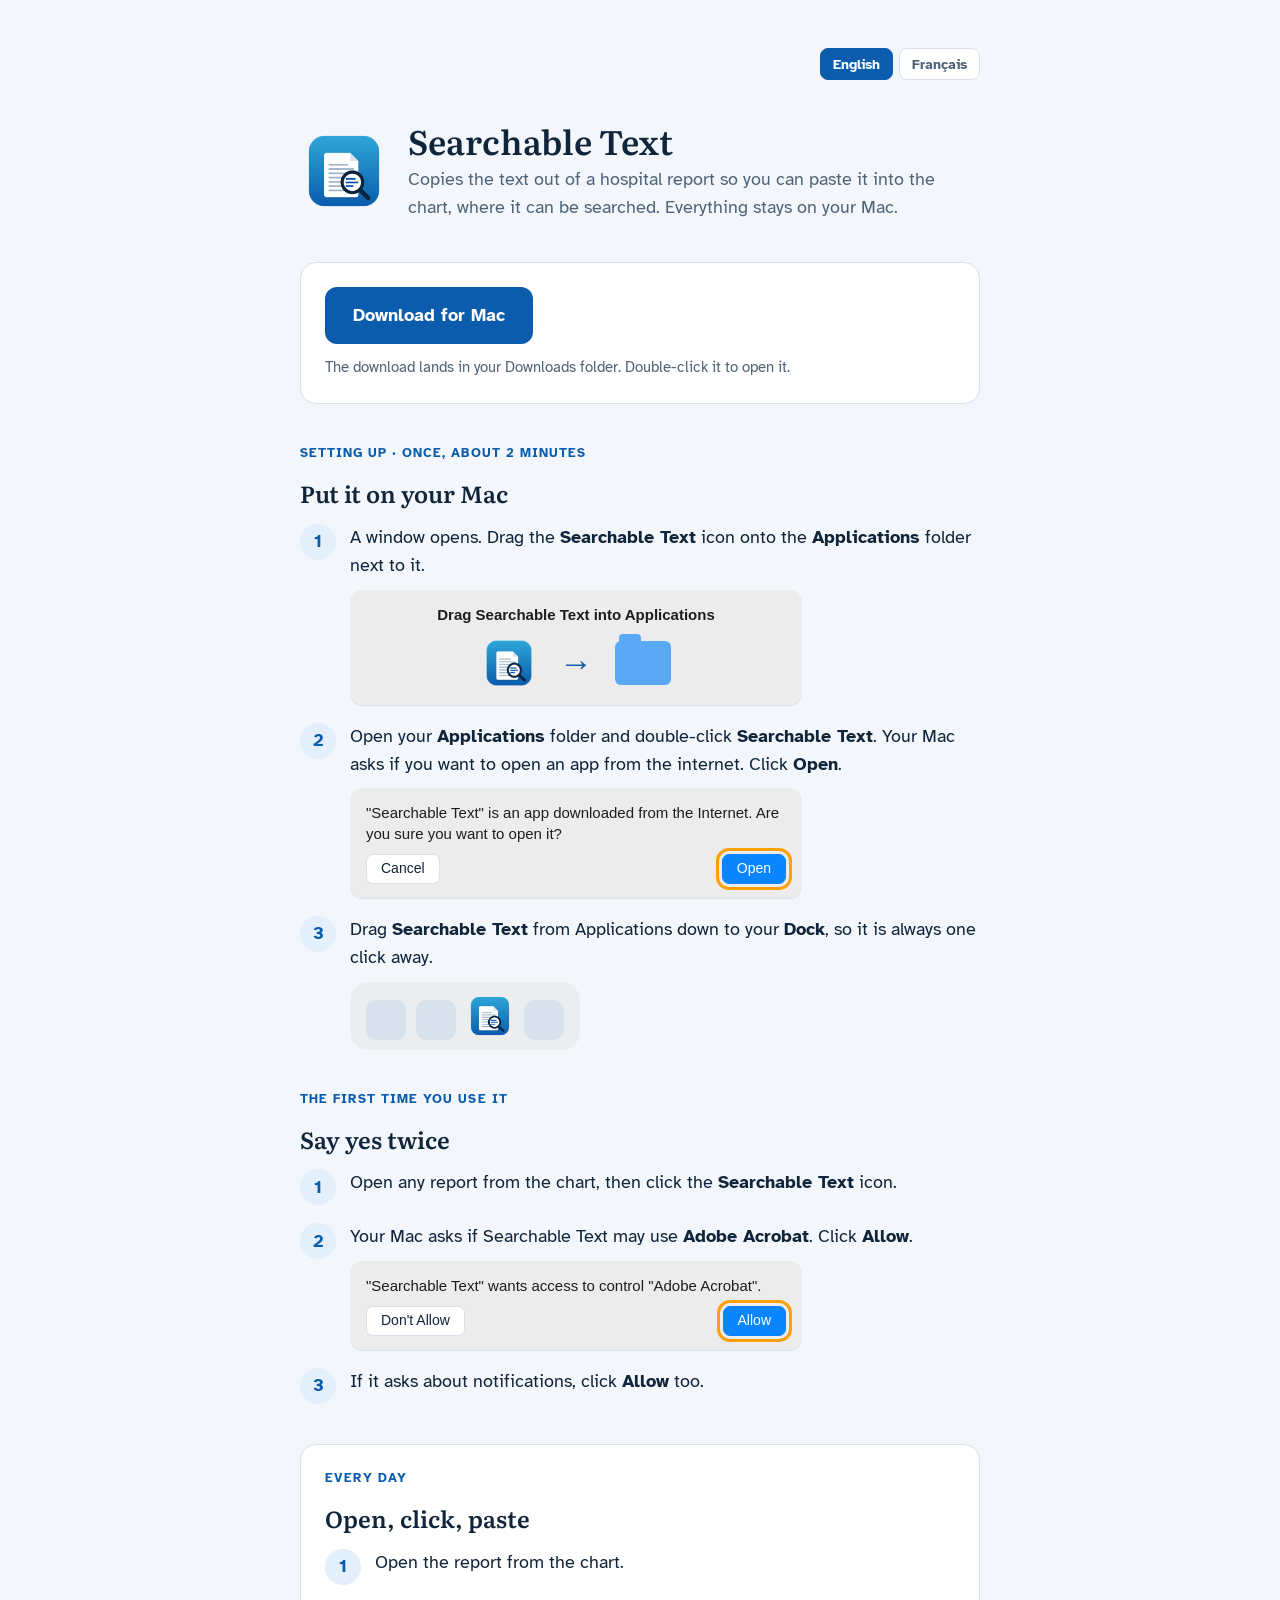
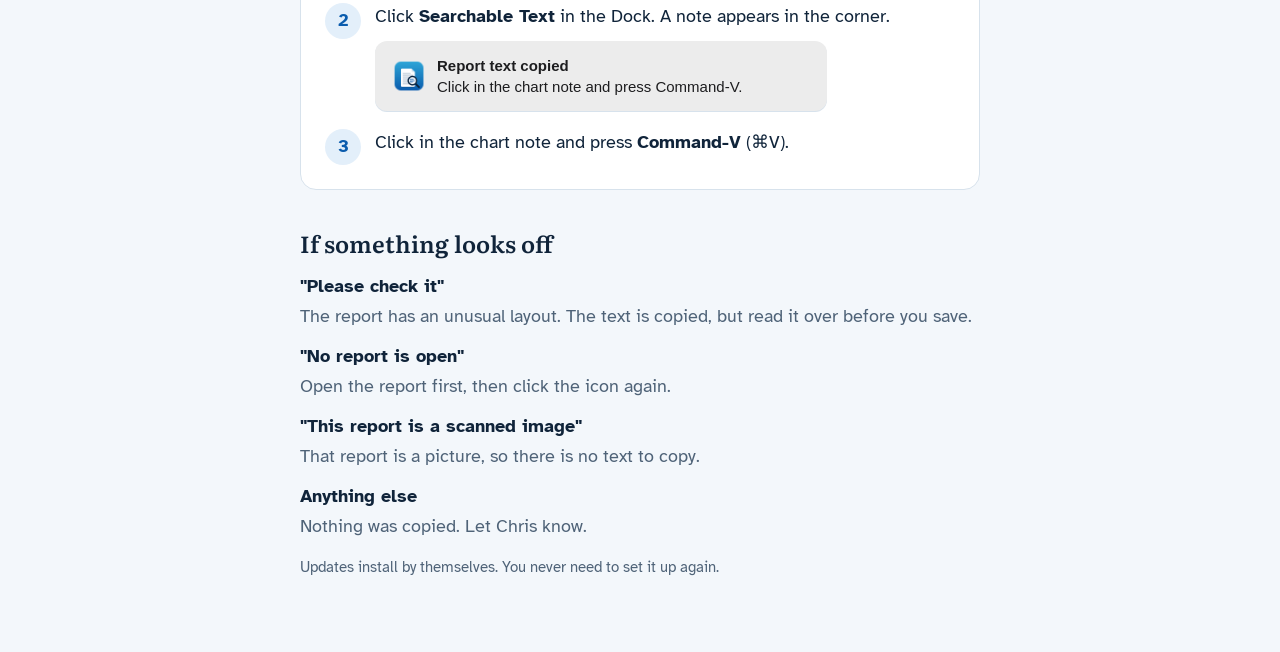
==== docs/index.html @ d9fa68a9 "Public install page (English and French) for GitHub Pages Co-Authored-By: Claude Opus 5.5 <noreply@a" ====
<!doctype html>
<html lang="en">
<head>
<meta charset="utf-8">
<meta name="viewport" content="width=device-width, initial-scale=1">
<title>Searchable Text</title>
<link rel="icon" href="icon.png">
<script>
(function () {
  var l = null;
  try { l = localStorage.getItem('lang'); } catch (e) {}
  if (!l) l = (navigator.language || 'en').toLowerCase().indexOf('fr') === 0 ? 'fr' : 'en';
  document.documentElement.lang = l;
})();
</script>
<link rel="stylesheet" href="https://fonts.googleapis.com/css2?family=Atkinson+Hyperlegible:wght@400;700&family=Literata:opsz,wght@7..72,600&display=swap">
<style>
/* Layout: one calm column, a big download, three short stages with a small picture of what they will see */
:root {
  --bg: #F3F7FB; --card: #FFFFFF; --ink: #10243A; --muted: #4F6378; --line: #D7E2EC;
  --accent: #0B5CAD; --accent-ink: #FFFFFF; --soft: #E3EFFA; --mac: #ECECEC; --mac-ink: #1D1D1F;
  --body: "Atkinson Hyperlegible", -apple-system, "Segoe UI", sans-serif;
  --display: "Literata", Georgia, serif;
}
@media (prefers-color-scheme: dark) { :root:not([data-theme="light"]) {
  --bg: #0E1824; --card: #152333; --ink: #E7EEF5; --muted: #9FB1C3; --line: #263A4F;
  --accent: #5AB0F0; --accent-ink: #06121E; --soft: #1B3247; --mac: #2B2B2D; --mac-ink: #F2F2F2; color-scheme: dark } }
:root[data-theme="dark"] {
  --bg: #0E1824; --card: #152333; --ink: #E7EEF5; --muted: #9FB1C3; --line: #263A4F;
  --accent: #5AB0F0; --accent-ink: #06121E; --soft: #1B3247; --mac: #2B2B2D; --mac-ink: #F2F2F2; color-scheme: dark }
body { background: var(--bg); color: var(--ink); font: 18px/1.55 var(--body); padding-inline: 20px; padding-block: 40px 64px; }
main { max-width: 680px; margin: 0 auto; display: grid; gap: 40px; }
h1, h2 { font-family: var(--display); font-weight: 600; text-wrap: balance; margin: 0; line-height: 1.2; }
h1 { font-size: 2.1rem; } h2 { font-size: 1.45rem; }
p { margin: 0; }
.hero { display: grid; grid-template-columns: auto 1fr; gap: 20px; align-items: center; }
.hero img { width: 88px; height: 88px; }
.hero p { color: var(--muted); margin-top: 6px; }
.download { display: grid; gap: 12px; justify-items: start; background: var(--card); border: 1px solid var(--line); border-radius: 16px; padding: 24px; }
.btn { display: inline-block; background: var(--accent); color: var(--accent-ink); text-decoration: none; font-weight: 700; font-size: 1.15rem; padding: 14px 28px; border-radius: 12px; }
.btn:focus-visible { outline: 3px solid var(--ink); outline-offset: 3px; }
.small { color: var(--muted); font-size: 0.95rem; }
section { display: grid; gap: 16px; }
.when { text-transform: uppercase; letter-spacing: 0.08em; font-size: 0.8rem; font-weight: 700; color: var(--accent); }
ol { margin: 0; padding: 0; list-style: none; counter-reset: s; display: grid; gap: 18px; }
ol > li { counter-increment: s; display: grid; grid-template-columns: 36px 1fr; gap: 14px; align-items: start; }
ol > li::before { content: counter(s); width: 36px; height: 36px; border-radius: 50%; background: var(--soft); color: var(--accent); font-weight: 700; display: grid; place-items: center; }
li > div { display: grid; gap: 10px; min-width: 0; }
b { font-weight: 700; }
/* small pictures of what they will see on screen */
.shot { background: var(--mac); color: var(--mac-ink); border-radius: 12px; padding: 14px 16px; font: 15px/1.4 -apple-system, "Helvetica Neue", sans-serif; max-width: 420px; display: grid; gap: 10px; box-shadow: 0 1px 0 var(--line); }
.row { display: flex; align-items: center; justify-content: space-between; gap: 12px; flex-wrap: wrap; }
.macbtn { border-radius: 7px; padding: 4px 14px; font-size: 14px; background: var(--card); color: var(--ink); border: 1px solid var(--line); }
.macbtn.go { background: #0A84FF; color: #fff; border-color: #0A84FF; }
.ring { outline: 3px solid #FF9F0A; outline-offset: 3px; }
.dock { display: flex; gap: 10px; align-items: end; justify-content: center; background: color-mix(in srgb, var(--mac) 80%, transparent); border-radius: 18px; padding: 10px 16px; width: fit-content; }
.dock span { width: 40px; height: 40px; border-radius: 10px; background: var(--line); }
.dock img { width: 48px; height: 48px; }
.drag { justify-items: center; }
.stack { display: grid; gap: 8px; }
.wide { text-align: center; padding: 7px 14px; }
.dragtitle { font-weight: 600; }
.dragrow { display: flex; align-items: center; gap: 22px; }
.dragrow img { width: 56px; height: 56px; }
.arrow { font-size: 34px; color: var(--accent); line-height: 1; }
.folder { width: 56px; height: 44px; border-radius: 6px; background: #5AA9F5; position: relative; }
.folder::before { content: ""; position: absolute; top: -7px; left: 4px; width: 22px; height: 9px; border-radius: 4px 4px 0 0; background: #5AA9F5; }
.cmd { display: flex; gap: 10px; align-items: center; background: var(--card); border: 1px solid var(--line); border-radius: 12px; padding: 10px 10px 10px 14px; min-width: 0; }
.cmd code { flex: 1; min-width: 0; overflow-x: auto; white-space: nowrap; font: 14px/1.4 ui-monospace, Menlo, monospace; color: var(--muted); }
.small-btn { font-size: 1rem; padding: 10px 20px; border: 0; cursor: pointer; font-family: var(--body); }
.term { background: #1E1E1E; color: #E6E6E6; font: 14px/1.5 ui-monospace, Menlo, monospace; }
.alt { background: var(--card); border: 1px solid var(--line); border-radius: 16px; padding: 18px 24px; }
.alt summary { cursor: pointer; font-weight: 700; }
.altbody { display: grid; gap: 18px; margin-top: 16px; justify-items: start; }
.toast { display: grid; grid-template-columns: 36px 1fr; gap: 10px; align-items: center; }
.toast img { width: 36px; height: 36px; }
.toast b { display: block; }
.daily { background: var(--card); border: 1px solid var(--line); border-radius: 16px; padding: 24px; }
.help { display: grid; gap: 12px; }
.help div { display: grid; gap: 2px; }
.help b { color: var(--ink); }
.help span { color: var(--muted); }
@media (max-width: 480px) { h1 { font-size: 1.7rem; } .hero img { width: 64px; height: 64px; } }
.lang { justify-self: end; display: flex; gap: 6px; }
.lang button { font: 700 0.9rem var(--body); background: var(--card); color: var(--muted); border: 1px solid var(--line); border-radius: 8px; padding: 6px 12px; cursor: pointer; }
.lang button[aria-pressed="true"] { background: var(--accent); color: var(--accent-ink); border-color: var(--accent); }
html[lang="en"] main[lang="fr"], html[lang="fr"] main[lang="en"] { display: none; }
</style>

</head>
<body>
<main lang="en">
  <div class="lang"><button type="button" data-l="en">English</button><button type="button" data-l="fr">Français</button></div>
  <header class="hero">
    <img src="icon.png" alt="">
    <div><h1>Searchable Text</h1><p>Copies the text out of a hospital report so you can paste it into the chart, where it can be searched. Everything stays on your Mac.</p></div>
  </header>
  <div class="download">
    <a class="btn" href="https://github.com/chrisgauthier9/searchable-text/releases/latest/download/Searchable.Text.dmg">Download for Mac</a>
    <p class="small">The download lands in your Downloads folder. Double-click it to open it.</p>
  </div>
  <section>
    <p class="when">Setting up · once, about 2 minutes</p>
    <h2>Put it on your Mac</h2>
    <ol>
      <li><div><p>A window opens. Drag the <b>Searchable Text</b> icon onto the <b>Applications</b> folder next to it.</p>
        <div class="shot drag" aria-hidden="true"><p class="dragtitle">Drag Searchable Text into Applications</p>
          <div class="dragrow"><img src="icon.png" alt=""><span class="arrow">&rarr;</span><span class="folder"></span></div></div>
      </div></li>
      <li><div><p>Open your <b>Applications</b> folder and double-click <b>Searchable Text</b>. Your Mac asks if you want to open an app from the internet. Click <b>Open</b>.</p>
        <div class="shot" aria-hidden="true"><p>"Searchable Text" is an app downloaded from the Internet. Are you sure you want to open it?</p>
          <div class="row"><span class="macbtn">Cancel</span><span class="macbtn go ring">Open</span></div></div>
      </div></li>
      <li><div><p>Drag <b>Searchable Text</b> from Applications down to your <b>Dock</b>, so it is always one click away.</p>
        <div class="dock" aria-hidden="true"><span></span><span></span><img src="icon.png" alt=""><span></span></div>
      </div></li>
    </ol>
  </section>
  <section>
    <p class="when">The first time you use it</p>
    <h2>Say yes twice</h2>
    <ol>
      <li><div><p>Open any report from the chart, then click the <b>Searchable Text</b> icon.</p></div></li>
      <li><div><p>Your Mac asks if Searchable Text may use <b>Adobe Acrobat</b>. Click <b>Allow</b>.</p>
        <div class="shot" aria-hidden="true"><p>"Searchable Text" wants access to control "Adobe Acrobat".</p>
          <div class="row"><span class="macbtn">Don't Allow</span><span class="macbtn go ring">Allow</span></div></div>
      </div></li>
      <li><div><p>If it asks about notifications, click <b>Allow</b> too.</p></div></li>
    </ol>
  </section>
  <section class="daily">
    <p class="when">Every day</p>
    <h2>Open, click, paste</h2>
    <ol>
      <li><div><p>Open the report from the chart.</p></div></li>
      <li><div><p>Click <b>Searchable Text</b> in the Dock. A note appears in the corner.</p>
        <div class="shot toast" aria-hidden="true"><img src="icon.png" alt=""><div><b>Report text copied</b>Click in the chart note and press Command-V.</div></div>
      </div></li>
      <li><div><p>Click in the chart note and press <b>Command-V</b> (⌘V).</p></div></li>
    </ol>
  </section>
  <section>
    <h2>If something looks off</h2>
    <div class="help">
      <div><b>"Please check it"</b><span>The report has an unusual layout. The text is copied, but read it over before you save.</span></div>
      <div><b>"No report is open"</b><span>Open the report first, then click the icon again.</span></div>
      <div><b>"This report is a scanned image"</b><span>That report is a picture, so there is no text to copy.</span></div>
      <div><b>Anything else</b><span>Nothing was copied. Let Chris know.</span></div>
    </div>
    <p class="small">Updates install by themselves. You never need to set it up again.</p>
  </section>
</main>
<main lang="fr">
  <div class="lang"><button type="button" data-l="en">English</button><button type="button" data-l="fr">Français</button></div>
  <header class="hero">
    <img src="icon.png" alt="">
    <div><h1>Searchable Text</h1><p>Copie le texte d'un rapport d'hôpital pour que vous puissiez le coller dans le dossier, où il devient cherchable. Tout reste sur votre Mac.</p></div>
  </header>
  <div class="download">
    <a class="btn" href="https://github.com/chrisgauthier9/searchable-text/releases/latest/download/Searchable.Text.dmg">Télécharger pour Mac</a>
    <p class="small">Le fichier arrive dans votre dossier Téléchargements. Double-cliquez dessus pour l'ouvrir.</p>
  </div>
  <section>
    <p class="when">Installation · une seule fois, environ 2 minutes</p>
    <h2>L'installer sur votre Mac</h2>
    <ol>
      <li><div><p>Une fenêtre s'ouvre. Glissez l'icône <b>Searchable Text</b> sur le dossier <b>Applications</b> à côté.</p>
        <div class="shot drag" aria-hidden="true"><p class="dragtitle">Glissez Searchable Text dans Applications</p>
          <div class="dragrow"><img src="icon.png" alt=""><span class="arrow">&rarr;</span><span class="folder"></span></div></div>
      </div></li>
      <li><div><p>Ouvrez votre dossier <b>Applications</b> et double-cliquez sur <b>Searchable Text</b>. Votre Mac demande si vous voulez ouvrir une app téléchargée d'Internet. Cliquez sur <b>Ouvrir</b>.</p>
        <div class="shot" aria-hidden="true"><p>« Searchable Text » est une app téléchargée depuis Internet. Voulez-vous vraiment l'ouvrir?</p>
          <div class="row"><span class="macbtn">Annuler</span><span class="macbtn go ring">Ouvrir</span></div></div>
      </div></li>
      <li><div><p>Glissez <b>Searchable Text</b> depuis Applications jusque dans votre <b>Dock</b>, pour l'avoir toujours à un clic.</p>
        <div class="dock" aria-hidden="true"><span></span><span></span><img src="icon.png" alt=""><span></span></div>
      </div></li>
    </ol>
  </section>
  <section>
    <p class="when">La première fois</p>
    <h2>Dites oui deux fois</h2>
    <ol>
      <li><div><p>Ouvrez n'importe quel rapport depuis le dossier, puis cliquez sur l'icône <b>Searchable Text</b>.</p></div></li>
      <li><div><p>Votre Mac demande si Searchable Text peut utiliser <b>Adobe Acrobat</b>. Cliquez sur <b>Autoriser</b>.</p>
        <div class="shot" aria-hidden="true"><p>« Searchable Text » souhaite obtenir l'accès pour contrôler « Adobe Acrobat ».</p>
          <div class="row"><span class="macbtn">Refuser</span><span class="macbtn go ring">Autoriser</span></div></div>
      </div></li>
      <li><div><p>S'il demande pour les notifications, cliquez aussi sur <b>Autoriser</b>.</p></div></li>
    </ol>
  </section>
  <section class="daily">
    <p class="when">Chaque jour</p>
    <h2>Ouvrir, cliquer, coller</h2>
    <ol>
      <li><div><p>Ouvrez le rapport depuis le dossier.</p></div></li>
      <li><div><p>Cliquez sur <b>Searchable Text</b> dans le Dock. Une note apparaît dans le coin.</p>
        <div class="shot toast" aria-hidden="true"><img src="icon.png" alt=""><div><b>Report text copied</b>Click in the chart note and press Command-V.</div></div>
      </div></li>
      <li><div><p>Cliquez dans la note du dossier et appuyez sur <b>Commande-V</b> (⌘V).</p></div></li>
    </ol>
  </section>
  <section>
    <h2>Si quelque chose cloche</h2>
    <div class="help">
      <div><b>"Please check it"</b><span>Le rapport a une mise en page inhabituelle. Le texte est copié, mais relisez-le avant d'enregistrer.</span></div>
      <div><b>"No report is open"</b><span>Aucun rapport ouvert. Ouvrez d'abord le rapport, puis recliquez sur l'icône.</span></div>
      <div><b>"This report is a scanned image"</b><span>Ce rapport est une image : il n'y a pas de texte à copier.</span></div>
      <div><b>Autre chose</b><span>Rien n'a été copié. Prévenez Chris.</span></div>
    </div>
    <p class="small">Les mises à jour s'installent toutes seules. Vous n'aurez jamais à refaire l'installation.</p>
  </section>
</main>
<script>
function setLang(l) {
  document.documentElement.lang = l;
  document.querySelectorAll('.lang button').forEach(function (b) { b.setAttribute('aria-pressed', String(b.dataset.l === l)); });
  try { localStorage.setItem('lang', l); } catch (e) {}
}
document.querySelectorAll('.lang button').forEach(function (b) { b.onclick = function () { setLang(b.dataset.l); }; });
setLang(document.documentElement.lang);
</script>
</body>
</html>
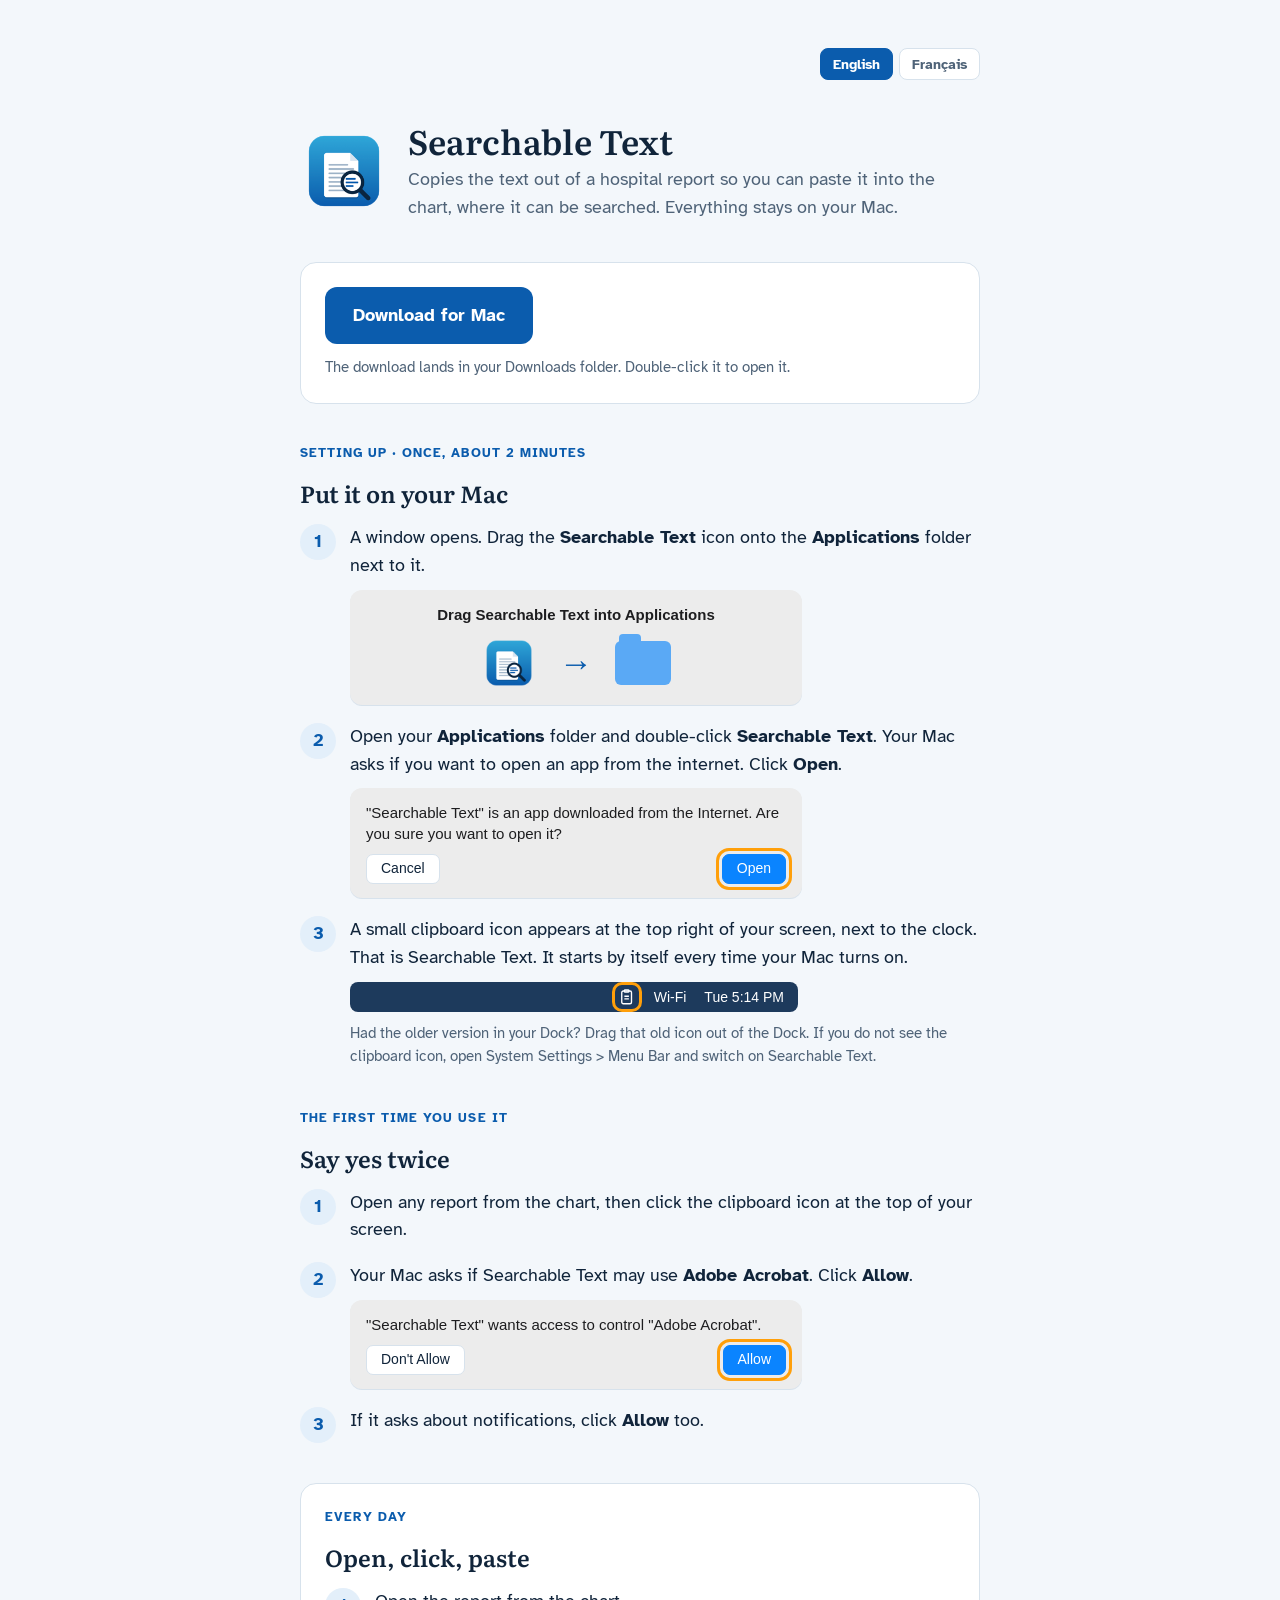
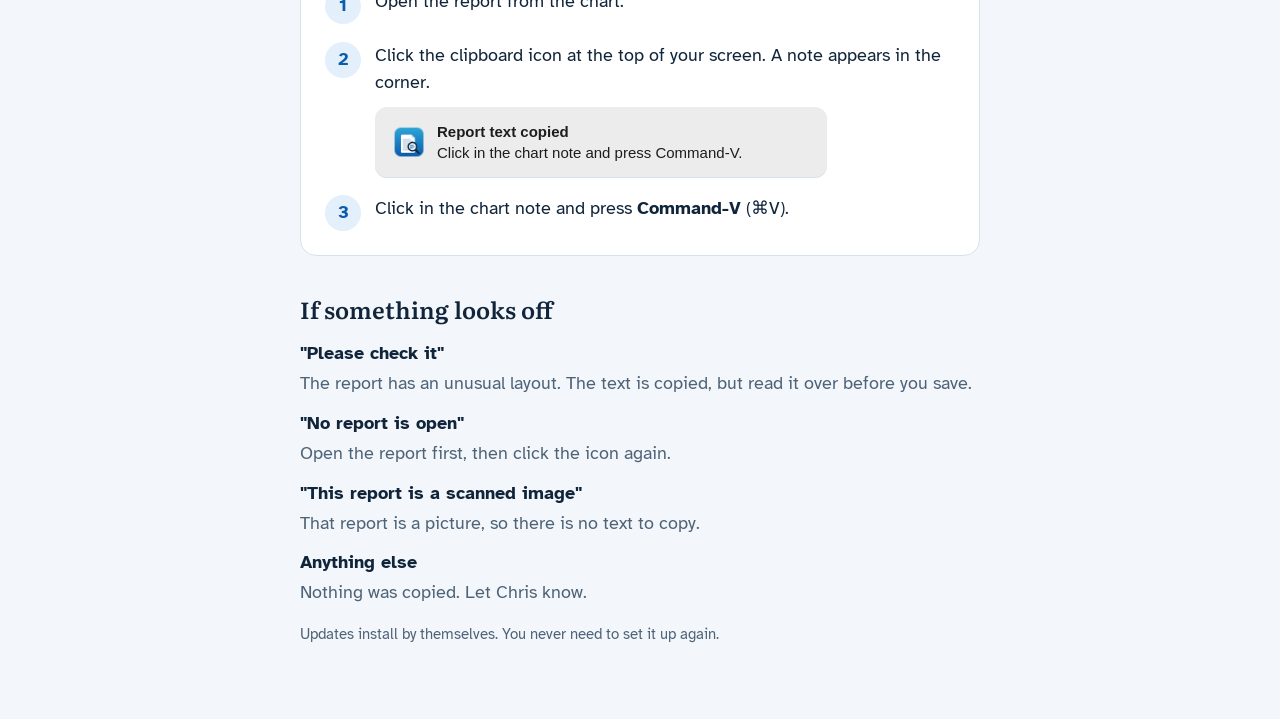
==== commit bca3d7f4: "Release 2.0.0" ====
--- a/docs/index.html
+++ b/docs/index.html
@@ -81,6 +81,8 @@
 .help b { color: var(--ink); }
 .help span { color: var(--muted); }
 @media (max-width: 480px) { h1 { font-size: 1.7rem; } .hero img { width: 64px; height: 64px; } }
+.menubar { display: flex; gap: 18px; align-items: center; justify-content: flex-end; background: #1D3A5C; color: #fff; border-radius: 8px; padding: 6px 14px; font: 14px -apple-system, sans-serif; max-width: 420px; }
+.menubar .ring { display: grid; place-items: center; border-radius: 4px; }
 .lang { justify-self: end; display: flex; gap: 6px; }
 .lang button { font: 700 0.9rem var(--body); background: var(--card); color: var(--muted); border: 1px solid var(--line); border-radius: 8px; padding: 6px 12px; cursor: pointer; }
 .lang button[aria-pressed="true"] { background: var(--accent); color: var(--accent-ink); border-color: var(--accent); }
@@ -111,8 +113,9 @@
         <div class="shot" aria-hidden="true"><p>"Searchable Text" is an app downloaded from the Internet. Are you sure you want to open it?</p>
           <div class="row"><span class="macbtn">Cancel</span><span class="macbtn go ring">Open</span></div></div>
       </div></li>
-      <li><div><p>Drag <b>Searchable Text</b> from Applications down to your <b>Dock</b>, so it is always one click away.</p>
-        <div class="dock" aria-hidden="true"><span></span><span></span><img src="icon.png" alt=""><span></span></div>
+      <li><div><p>A small clipboard icon appears at the top right of your screen, next to the clock. That is Searchable Text. It starts by itself every time your Mac turns on.</p>
+        <div class="menubar" aria-hidden="true"><span class="ring"><svg width="18" height="18" viewBox="0 0 24 24" fill="none" stroke="currentColor" stroke-width="1.8" stroke-linejoin="round"><rect x="5" y="4" width="13" height="17" rx="2"/><rect x="8.5" y="2.5" width="6" height="3" rx="1"/><path d="M8.5 11h6M8.5 14.5h6"/></svg></span><span>Wi-Fi</span><span>Tue 5:14 PM</span></div>
+        <p class="small">Had the older version in your Dock? Drag that old icon out of the Dock. If you do not see the clipboard icon, open System Settings > Menu Bar and switch on Searchable Text.</p>
       </div></li>
     </ol>
   </section>
@@ -120,7 +123,7 @@
     <p class="when">The first time you use it</p>
     <h2>Say yes twice</h2>
     <ol>
-      <li><div><p>Open any report from the chart, then click the <b>Searchable Text</b> icon.</p></div></li>
+      <li><div><p>Open any report from the chart, then click the clipboard icon at the top of your screen.</p></div></li>
       <li><div><p>Your Mac asks if Searchable Text may use <b>Adobe Acrobat</b>. Click <b>Allow</b>.</p>
         <div class="shot" aria-hidden="true"><p>"Searchable Text" wants access to control "Adobe Acrobat".</p>
           <div class="row"><span class="macbtn">Don't Allow</span><span class="macbtn go ring">Allow</span></div></div>
@@ -133,7 +136,7 @@
     <h2>Open, click, paste</h2>
     <ol>
       <li><div><p>Open the report from the chart.</p></div></li>
-      <li><div><p>Click <b>Searchable Text</b> in the Dock. A note appears in the corner.</p>
+      <li><div><p>Click the clipboard icon at the top of your screen. A note appears in the corner.</p>
         <div class="shot toast" aria-hidden="true"><img src="icon.png" alt=""><div><b>Report text copied</b>Click in the chart note and press Command-V.</div></div>
       </div></li>
       <li><div><p>Click in the chart note and press <b>Command-V</b> (⌘V).</p></div></li>
@@ -172,8 +175,9 @@
         <div class="shot" aria-hidden="true"><p>« Searchable Text » est une app téléchargée depuis Internet. Voulez-vous vraiment l'ouvrir?</p>
           <div class="row"><span class="macbtn">Annuler</span><span class="macbtn go ring">Ouvrir</span></div></div>
       </div></li>
-      <li><div><p>Glissez <b>Searchable Text</b> depuis Applications jusque dans votre <b>Dock</b>, pour l'avoir toujours à un clic.</p>
-        <div class="dock" aria-hidden="true"><span></span><span></span><img src="icon.png" alt=""><span></span></div>
+      <li><div><p>Une petite icône de presse-papiers apparaît en haut à droite de l'écran, près de l'heure. C'est Searchable Text. Elle se lance toute seule à chaque démarrage du Mac.</p>
+        <div class="menubar" aria-hidden="true"><span class="ring"><svg width="18" height="18" viewBox="0 0 24 24" fill="none" stroke="currentColor" stroke-width="1.8" stroke-linejoin="round"><rect x="5" y="4" width="13" height="17" rx="2"/><rect x="8.5" y="2.5" width="6" height="3" rx="1"/><path d="M8.5 11h6M8.5 14.5h6"/></svg></span><span>Wi-Fi</span><span>Tue 5:14 PM</span></div>
+        <p class="small">Vous aviez l'ancienne version dans le Dock? Glissez cette ancienne icône hors du Dock. Si vous ne voyez pas l'icône de presse-papiers, ouvrez Réglages Système > Barre des menus et activez Searchable Text.</p>
       </div></li>
     </ol>
   </section>
@@ -181,7 +185,7 @@
     <p class="when">La première fois</p>
     <h2>Dites oui deux fois</h2>
     <ol>
-      <li><div><p>Ouvrez n'importe quel rapport depuis le dossier, puis cliquez sur l'icône <b>Searchable Text</b>.</p></div></li>
+      <li><div><p>Ouvrez n'importe quel rapport depuis le dossier, puis cliquez sur l'icône de presse-papiers en haut de l'écran.</p></div></li>
       <li><div><p>Votre Mac demande si Searchable Text peut utiliser <b>Adobe Acrobat</b>. Cliquez sur <b>Autoriser</b>.</p>
         <div class="shot" aria-hidden="true"><p>« Searchable Text » souhaite obtenir l'accès pour contrôler « Adobe Acrobat ».</p>
           <div class="row"><span class="macbtn">Refuser</span><span class="macbtn go ring">Autoriser</span></div></div>
@@ -194,7 +198,7 @@
     <h2>Ouvrir, cliquer, coller</h2>
     <ol>
       <li><div><p>Ouvrez le rapport depuis le dossier.</p></div></li>
-      <li><div><p>Cliquez sur <b>Searchable Text</b> dans le Dock. Une note apparaît dans le coin.</p>
+      <li><div><p>Cliquez sur l'icône de presse-papiers en haut de l'écran. Une note apparaît dans le coin.</p>
         <div class="shot toast" aria-hidden="true"><img src="icon.png" alt=""><div><b>Report text copied</b>Click in the chart note and press Command-V.</div></div>
       </div></li>
       <li><div><p>Cliquez dans la note du dossier et appuyez sur <b>Commande-V</b> (⌘V).</p></div></li>
